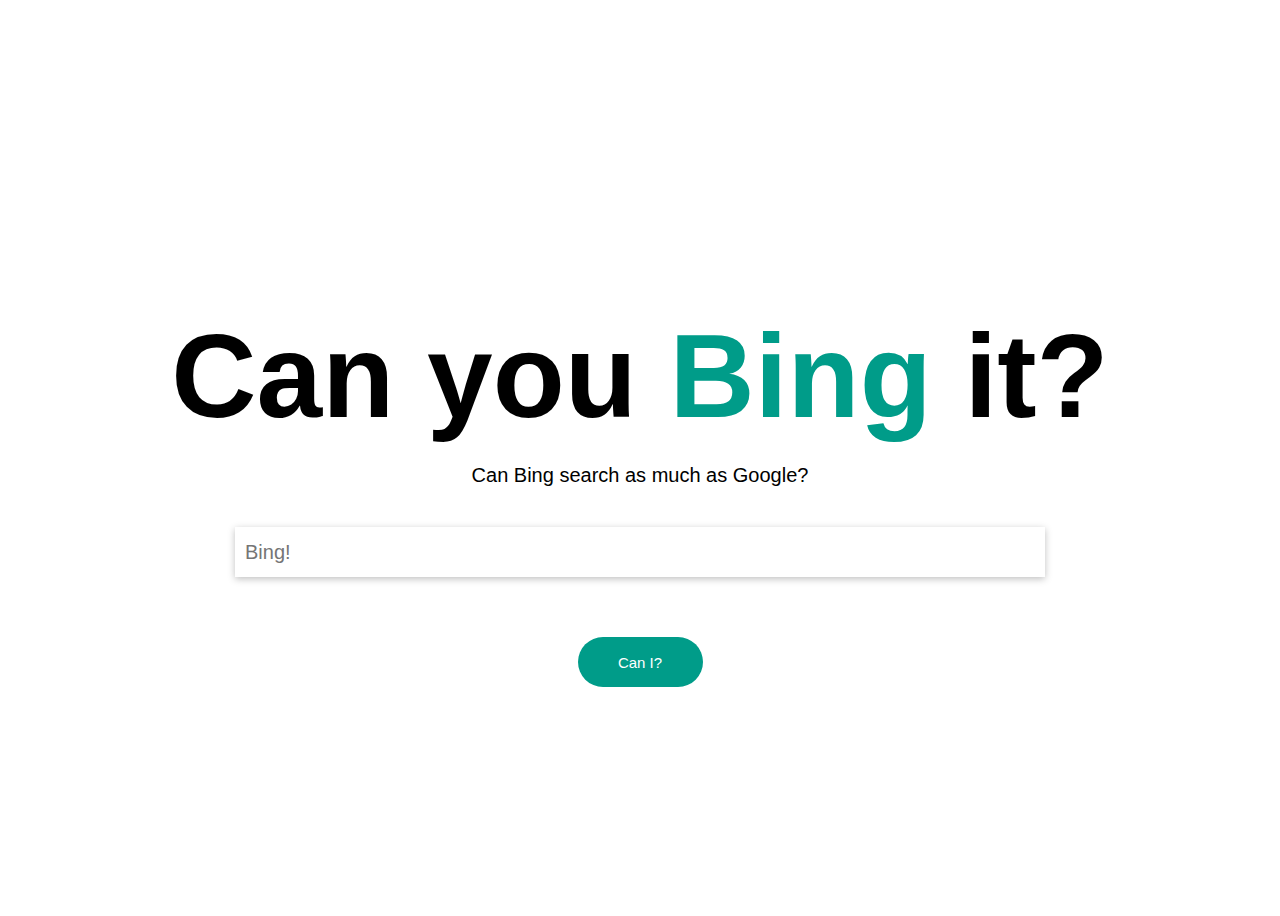
==== index.html @ bc14e3a7 "Initial Push" ====
<!DOCTYPE HTML>
<html>
<head>
    <title>Can you Bing it?</title>
    <link rel="stylesheet" href="main.css">
</head>
    
<body>
    <div class="home">
        <h1>Can you <b>Bing</b> it?</h1>
        <p>Can Bing search as much as Google?</p>
        <form method="get" action="yeah.html">
            <input type="text" placeholder="Bing!">
            <button>Can I?</button>
        </form>
    </div>
    
    <script>
    function validateForm() {
  var x = document.forms["text"].value;
  if (x == "") {
    alert("Name must be filled out");
    return false;
  }
}
    </script>
    
</body>
    
</html>
---- main.css ----
body{
    font-family: helvetica;
}

#yeah {
    background: linear-gradient(177deg, #c000f9, #fdd600, #fd0000, #1100fd, #00dd12);
    background-size: 1000% 1000%;

    -webkit-animation: yeah 4s ease infinite;
    -moz-animation: yeah 4s ease infinite;
    animation: yeah 4s ease infinite;
}

    @-webkit-keyframes yeah {
        0%{background-position:51% 0%}
        50%{background-position:50% 100%}
        100%{background-position:51% 0%}
    }
    @-moz-keyframes yeah {
        0%{background-position:51% 0%}
        50%{background-position:50% 100%}
        100%{background-position:51% 0%}
    }
    @keyframes yeah { 
        0%{background-position:51% 0%}
        50%{background-position:50% 100%}
        100%{background-position:51% 0%}
    }

h1{
    font-size: 118px;
    text-align: center;
    margin-bottom: 0px;
    cursor: default;
}

p {
    margin-bottom: 40px;
    font-size: 20px;
    cursor: default;
}

h1 b {
    color: #009C89
}

h2 {
    text-align: center;
    font-size: 60px;
    text-shadow:
   -1px -1px 0 #000,  
    1px -1px 0 #000,
    -1px 1px 0 #000,
     1px 1px 0 #000;
    color: white;
}

.home {
    display: flex;
    flex-direction: column;
    justify-content: center;
    align-items: center;
    height: 100vh;
    width: auto;
}

form {
    display: flex;
    flex-direction: column;
    justify-content: center;
    align-items: center;
}

input {
    box-sizing: border-box;
    border: none;
    width: 810px;
    height: 50px;
    padding: 10px;
    background: #FFFFFF;
    box-shadow: 0 2px 7px 0 rgba(0,0,0,0.25);
    margin-bottom: 60px;
    font-size: 20px;
    transition: box-shadow .3s ease;
}

input:focus {
    background: #FFFFFF;
    box-shadow: 0 12px 52px 0 rgba(0,0,0,0.15);
    outline: none;
    border-radius: 4px;
}

button {
    width: 125px;
    height: 50px;
    background: #009C89;
    border-radius: 33px;
    box-shadow: none;
    border: none;
    font-size: 15px;
    color: white;
    transition: all .3s ease;
}

button:hover {
    box-shadow: 0 12px 52px 0 rgba(0,0,0,0.15);
    transform: scale(1.02);
    cursor: pointer;
}

#img01 {
    position: absolute;
    top: 10px;
    left: 20px;
    max-height: 20vh;
    -webkit-animation: rotate-center 4s linear infinite both;
    animation: rotate-center 4s linear infinite both;
}

#img02 {
    position: absolute;
    bottom: 100px;
    right: 20px;
    max-height: 20vh;
    -webkit-animation: pulsate-bck 0.5s ease-in-out infinite both;
    animation: pulsate-bck 0.5s ease-in-out infinite both;
}

#img03 {
    position: absolute;
    top: 20vh;
    left: 0;
    right: 0;
    max-width: auto;
    min-height: 500px;
    margin-left: auto;
    margin-right: auto;
    z-index: -5;
    -webkit-animation: jello-diagonal-1 0.8s infinite both;
    animation: jello-diagonal-1 0.8s infinite both;
}

@media (max-width: 960px) {
    input {
       width: 85vw; 
    } 
    
    h1 {
        font-size: 45px;
    }
    
    h2 {
        font-size: 35px;
    }
}










@-webkit-keyframes jello-diagonal-1 {
  0% {
    -webkit-transform: skew(0deg 0deg);
            transform: skew(0deg 0deg);
  }
  30% {
    -webkit-transform: skew(25deg 25deg);
            transform: skew(25deg 25deg);
  }
  40% {
    -webkit-transform: skew(-15deg, -15deg);
            transform: skew(-15deg, -15deg);
  }
  50% {
    -webkit-transform: skew(15deg, 15deg);
            transform: skew(15deg, 15deg);
  }
  65% {
    -webkit-transform: skew(-5deg, -5deg);
            transform: skew(-5deg, -5deg);
  }
  75% {
    -webkit-transform: skew(5deg, 5deg);
            transform: skew(5deg, 5deg);
  }
  100% {
    -webkit-transform: skew(0deg 0deg);
            transform: skew(0deg 0deg);
  }
}
@keyframes jello-diagonal-1 {
  0% {
    -webkit-transform: skew(0deg 0deg);
            transform: skew(0deg 0deg);
  }
  30% {
    -webkit-transform: skew(25deg 25deg);
            transform: skew(25deg 25deg);
  }
  40% {
    -webkit-transform: skew(-15deg, -15deg);
            transform: skew(-15deg, -15deg);
  }
  50% {
    -webkit-transform: skew(15deg, 15deg);
            transform: skew(15deg, 15deg);
  }
  65% {
    -webkit-transform: skew(-5deg, -5deg);
            transform: skew(-5deg, -5deg);
  }
  75% {
    -webkit-transform: skew(5deg, 5deg);
            transform: skew(5deg, 5deg);
  }
  100% {
    -webkit-transform: skew(0deg 0deg);
            transform: skew(0deg 0deg);
  }
}

@-webkit-keyframes pulsate-bck {
  0% {
    -webkit-transform: scale(1);
            transform: scale(1);
  }
  50% {
    -webkit-transform: scale(0.9);
            transform: scale(0.9);
  }
  100% {
    -webkit-transform: scale(1);
            transform: scale(1);
  }
}
@keyframes pulsate-bck {
  0% {
    -webkit-transform: scale(1);
            transform: scale(1);
  }
  50% {
    -webkit-transform: scale(0.9);
            transform: scale(0.9);
  }
  100% {
    -webkit-transform: scale(1);
            transform: scale(1);
  }
}

@-webkit-keyframes rotate-center {
  0% {
    -webkit-transform: rotate(0);
            transform: rotate(0);
  }
  100% {
    -webkit-transform: rotate(360deg);
            transform: rotate(360deg);
  }
}
@keyframes rotate-center {
  0% {
    -webkit-transform: rotate(0);
            transform: rotate(0);
  }
  100% {
    -webkit-transform: rotate(360deg);
            transform: rotate(360deg);
  }
}
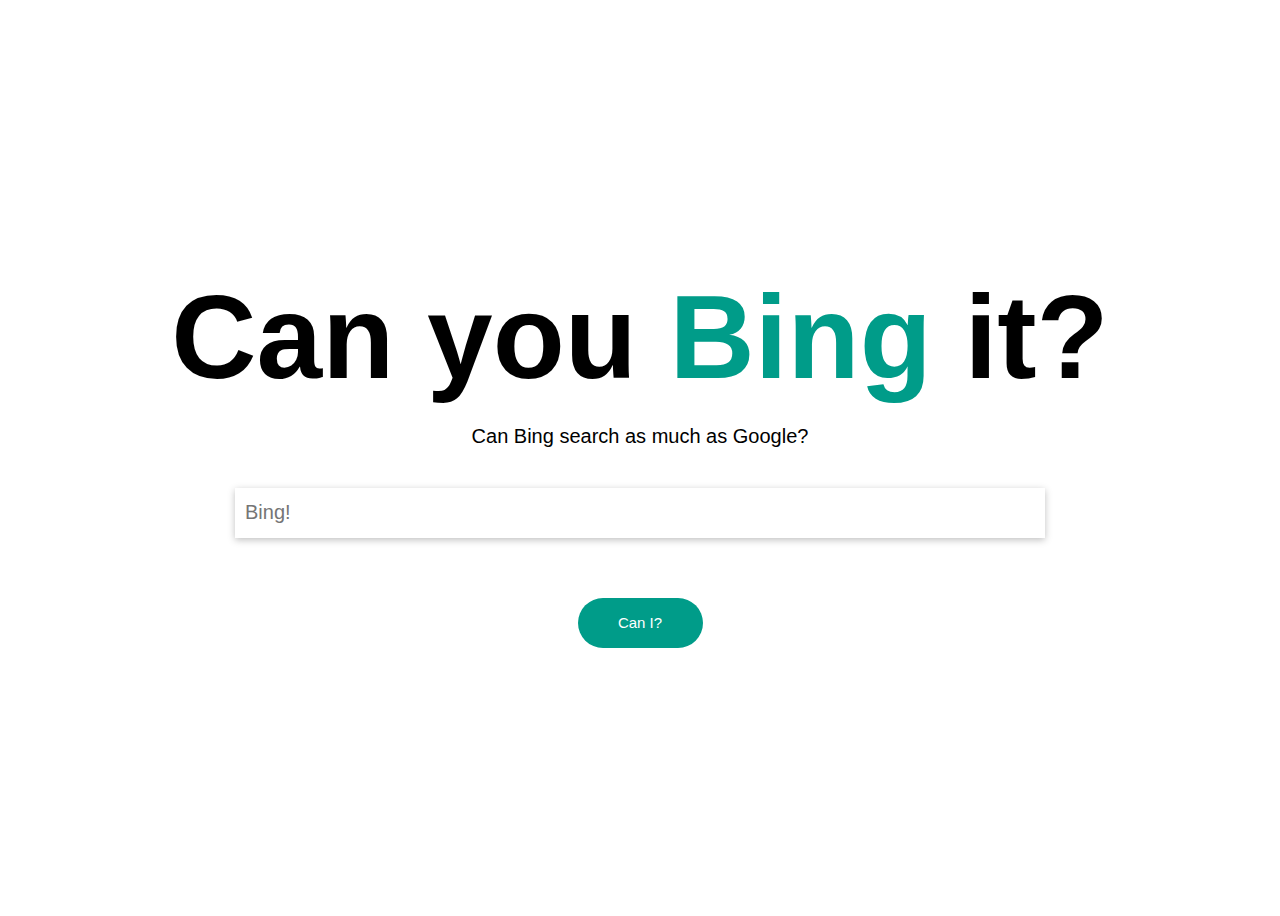
==== commit 7c9d138d: "Updated structure" ====
--- a/index.html
+++ b/index.html
@@ -3,28 +3,18 @@
 <head>
     <title>Can you Bing it?</title>
     <link rel="stylesheet" href="main.css">
+    <meta name="viewport" content="width=device-width, initial-scale=1">
 </head>
     
 <body>
     <div class="home">
         <h1>Can you <b>Bing</b> it?</h1>
         <p>Can Bing search as much as Google?</p>
-        <form method="get" action="yeah.html">
+        <form method="get" action="hellyeah.html">
             <input type="text" placeholder="Bing!">
             <button>Can I?</button>
         </form>
     </div>
-    
-    <script>
-    function validateForm() {
-  var x = document.forms["text"].value;
-  if (x == "") {
-    alert("Name must be filled out");
-    return false;
-  }
-}
-    </script>
-    
 </body>
     
 </html>--- a/main.css
+++ b/main.css
@@ -11,25 +11,10 @@
     animation: yeah 4s ease infinite;
 }
 
-    @-webkit-keyframes yeah {
-        0%{background-position:51% 0%}
-        50%{background-position:50% 100%}
-        100%{background-position:51% 0%}
-    }
-    @-moz-keyframes yeah {
-        0%{background-position:51% 0%}
-        50%{background-position:50% 100%}
-        100%{background-position:51% 0%}
-    }
-    @keyframes yeah { 
-        0%{background-position:51% 0%}
-        50%{background-position:50% 100%}
-        100%{background-position:51% 0%}
-    }
-
 h1{
     font-size: 118px;
     text-align: center;
+    margin-top: 0px;
     margin-bottom: 0px;
     cursor: default;
 }
@@ -101,12 +86,19 @@
     font-size: 15px;
     color: white;
     transition: all .3s ease;
+    outline: none;
 }
 
 button:hover {
     box-shadow: 0 12px 52px 0 rgba(0,0,0,0.15);
     transform: scale(1.02);
     cursor: pointer;
+}
+
+button:active {
+    background: #006054;
+    border: none;
+    outline: none;
 }
 
 #img01 {
@@ -141,9 +133,9 @@
     animation: jello-diagonal-1 0.8s infinite both;
 }
 
-@media (max-width: 960px) {
+@media only screen and (max-width: 900px) {
     input {
-       width: 85vw; 
+        width: 85vw; 
     } 
     
     h1 {
@@ -273,4 +265,20 @@
     -webkit-transform: rotate(360deg);
             transform: rotate(360deg);
   }
-}+}
+
+    @-webkit-keyframes yeah {
+        0%{background-position:51% 0%}
+        50%{background-position:50% 100%}
+        100%{background-position:51% 0%}
+    }
+    @-moz-keyframes yeah {
+        0%{background-position:51% 0%}
+        50%{background-position:50% 100%}
+        100%{background-position:51% 0%}
+    }
+    @keyframes yeah { 
+        0%{background-position:51% 0%}
+        50%{background-position:50% 100%}
+        100%{background-position:51% 0%}
+    }
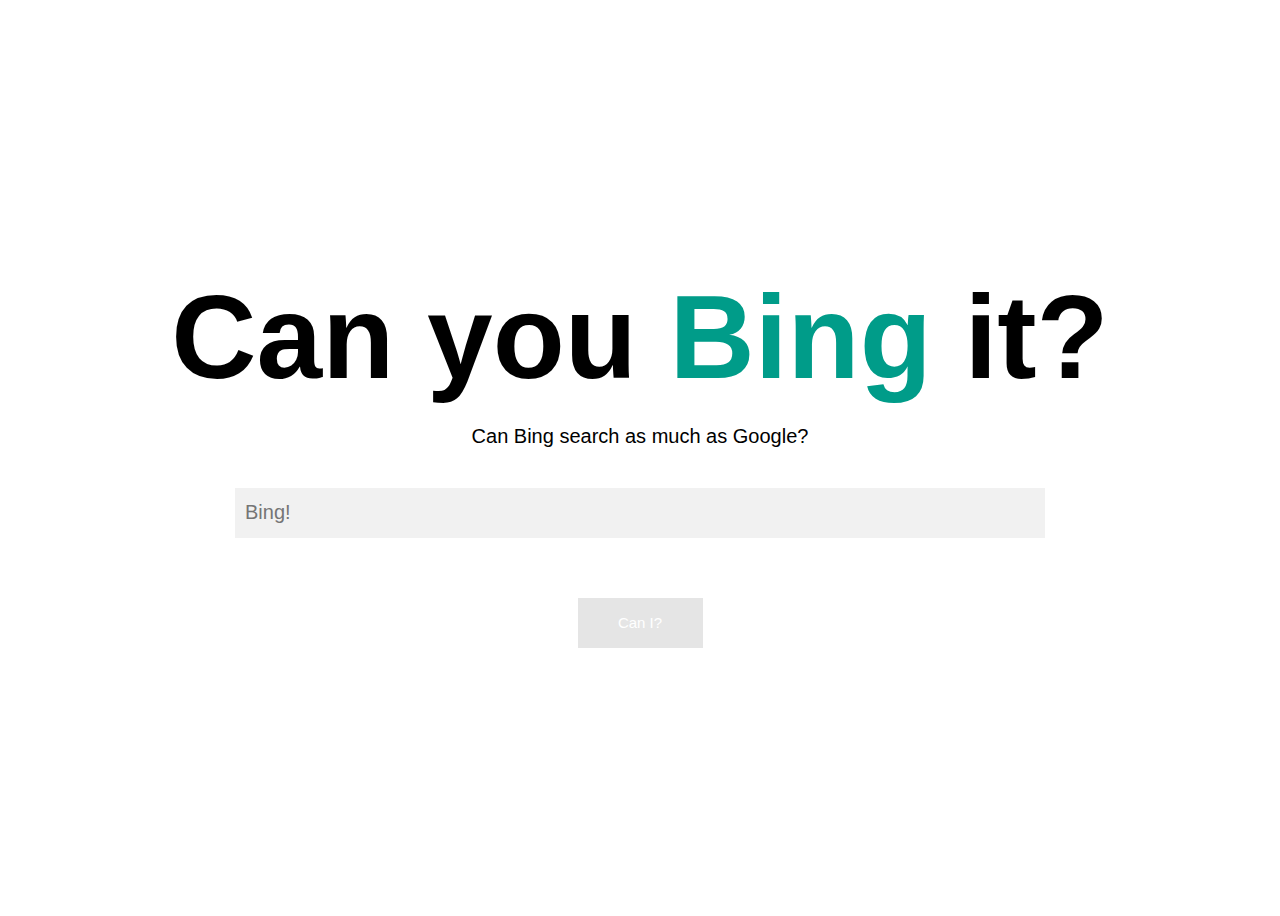
==== commit 9f06d463: "Added disable state" ====
--- a/index.html
+++ b/index.html
@@ -3,6 +3,7 @@
 <head>
     <title>Can you Bing it?</title>
     <link rel="stylesheet" href="main.css">
+    <script type="text/javascript" src="https://ajax.googleapis.com/ajax/libs/jquery/3.3.1/jquery.min.js"></script>
     <meta name="viewport" content="width=device-width, initial-scale=1">
 </head>
     
@@ -11,10 +12,23 @@
         <h1>Can you <b>Bing</b> it?</h1>
         <p>Can Bing search as much as Google?</p>
         <form method="get" action="hellyeah.html">
-            <input type="text" placeholder="Bing!">
-            <button>Can I?</button>
+            <input type="text" placeholder="Bing!" id="searchBar">
+            <button id="searchButton">Can I?</button>
         </form>
     </div>
+    
+    <script>
+        $(document).ready(function(){
+            $('#searchButton').attr('disabled',true);
+            $('#searchBar').keyup(function(){
+                if($(this).val().length !=0)
+                    $('#searchButton').attr('disabled', false);            
+                else
+                    $('#searchButton').attr('disabled',true);
+            })
+        });
+    </script>
+    
 </body>
     
 </html>--- a/main.css
+++ b/main.css
@@ -26,7 +26,7 @@
 }
 
 h1 b {
-    color: #009C89
+    color: #009C89;
 }
 
 h2 {
@@ -62,43 +62,76 @@
     width: 810px;
     height: 50px;
     padding: 10px;
-    background: #FFFFFF;
-    box-shadow: 0 2px 7px 0 rgba(0,0,0,0.25);
+    background: #F1F1F1;
     margin-bottom: 60px;
     font-size: 20px;
-    transition: box-shadow .3s ease;
+    transition: background .3s ease;
 }
 
 input:focus {
     background: #FFFFFF;
-    box-shadow: 0 12px 52px 0 rgba(0,0,0,0.15);
-    outline: none;
+    outline-style: solid;
+    outline-color: black;
+    outline-width: 1px;
     border-radius: 4px;
 }
 
 button {
     width: 125px;
     height: 50px;
-    background: #009C89;
-    border-radius: 33px;
-    box-shadow: none;
+    background: white;
     border: none;
     font-size: 15px;
-    color: white;
+    color: black;
     transition: all .3s ease;
+    outline: solid;
+    outline-width: 1px;
+    z-index: 99;
+}
+
+button:disabled {
+    background: gray;
+    color: white;
     outline: none;
+    opacity: .2;
+}
+
+button:disabled:hover {
+    background: gray;
+    color: white;
+    outline: none;
+    opacity: .2;
 }
 
 button:hover {
-    box-shadow: 0 12px 52px 0 rgba(0,0,0,0.15);
-    transform: scale(1.02);
+    background: black;
+    color: white;
     cursor: pointer;
 }
 
 button:active {
-    background: #006054;
+    background: #009C89;
     border: none;
     outline: none;
+}
+
+#google {
+    position: absolute;
+    bottom: 40px;
+    left: 20px;
+    color: white;
+    -webkit-animation: text-shadow-pop-bl 0.3s linear infinite alternate-reverse both;
+	        animation: text-shadow-pop-bl 0.3s linear infinite alternate-reverse both;
+}
+
+#bingIt {
+    position: absolute;
+    top: 40px;
+    right: 20px;
+    color: white;
+    z-index: 10;
+    -webkit-animation: shake-horizontal 0.8s linear infinite both;
+	        animation: shake-horizontal 0.8s linear infinite both;
 }
 
 #img01 {
@@ -264,6 +297,89 @@
   100% {
     -webkit-transform: rotate(360deg);
             transform: rotate(360deg);
+  }
+}
+
+@-webkit-keyframes shake-horizontal {
+  0%,
+  100% {
+    -webkit-transform: translateX(0);
+            transform: translateX(0);
+  }
+  10%,
+  30%,
+  50%,
+  70% {
+    -webkit-transform: translateX(-10px);
+            transform: translateX(-10px);
+  }
+  20%,
+  40%,
+  60% {
+    -webkit-transform: translateX(10px);
+            transform: translateX(10px);
+  }
+  80% {
+    -webkit-transform: translateX(8px);
+            transform: translateX(8px);
+  }
+  90% {
+    -webkit-transform: translateX(-8px);
+            transform: translateX(-8px);
+  }
+}
+@keyframes shake-horizontal {
+  0%,
+  100% {
+    -webkit-transform: translateX(0);
+            transform: translateX(0);
+  }
+  10%,
+  30%,
+  50%,
+  70% {
+    -webkit-transform: translateX(-10px);
+            transform: translateX(-10px);
+  }
+  20%,
+  40%,
+  60% {
+    -webkit-transform: translateX(10px);
+            transform: translateX(10px);
+  }
+  80% {
+    -webkit-transform: translateX(8px);
+            transform: translateX(8px);
+  }
+  90% {
+    -webkit-transform: translateX(-8px);
+            transform: translateX(-8px);
+  }
+}
+
+
+@-webkit-keyframes text-shadow-pop-bl {
+  0% {
+    text-shadow: 0 0 #555555, 0 0 #555555, 0 0 #555555, 0 0 #555555, 0 0 #555555, 0 0 #555555, 0 0 #555555, 0 0 #555555;
+    -webkit-transform: translateX(0) translateY(0);
+            transform: translateX(0) translateY(0);
+  }
+  100% {
+    text-shadow: -1px 1px #555555, -2px 2px #555555, -3px 3px #555555, -4px 4px #555555, -5px 5px #555555, -6px 6px #555555, -7px 7px #555555, -8px 8px #555555;
+    -webkit-transform: translateX(8px) translateY(-8px);
+            transform: translateX(8px) translateY(-8px);
+  }
+}
+@keyframes text-shadow-pop-bl {
+  0% {
+    text-shadow: 0 0 #555555, 0 0 #555555, 0 0 #555555, 0 0 #555555, 0 0 #555555, 0 0 #555555, 0 0 #555555, 0 0 #555555;
+    -webkit-transform: translateX(0) translateY(0);
+            transform: translateX(0) translateY(0);
+  }
+  100% {
+    text-shadow: -1px 1px #555555, -2px 2px #555555, -3px 3px #555555, -4px 4px #555555, -5px 5px #555555, -6px 6px #555555, -7px 7px #555555, -8px 8px #555555;
+    -webkit-transform: translateX(8px) translateY(-8px);
+            transform: translateX(8px) translateY(-8px);
   }
 }
 
